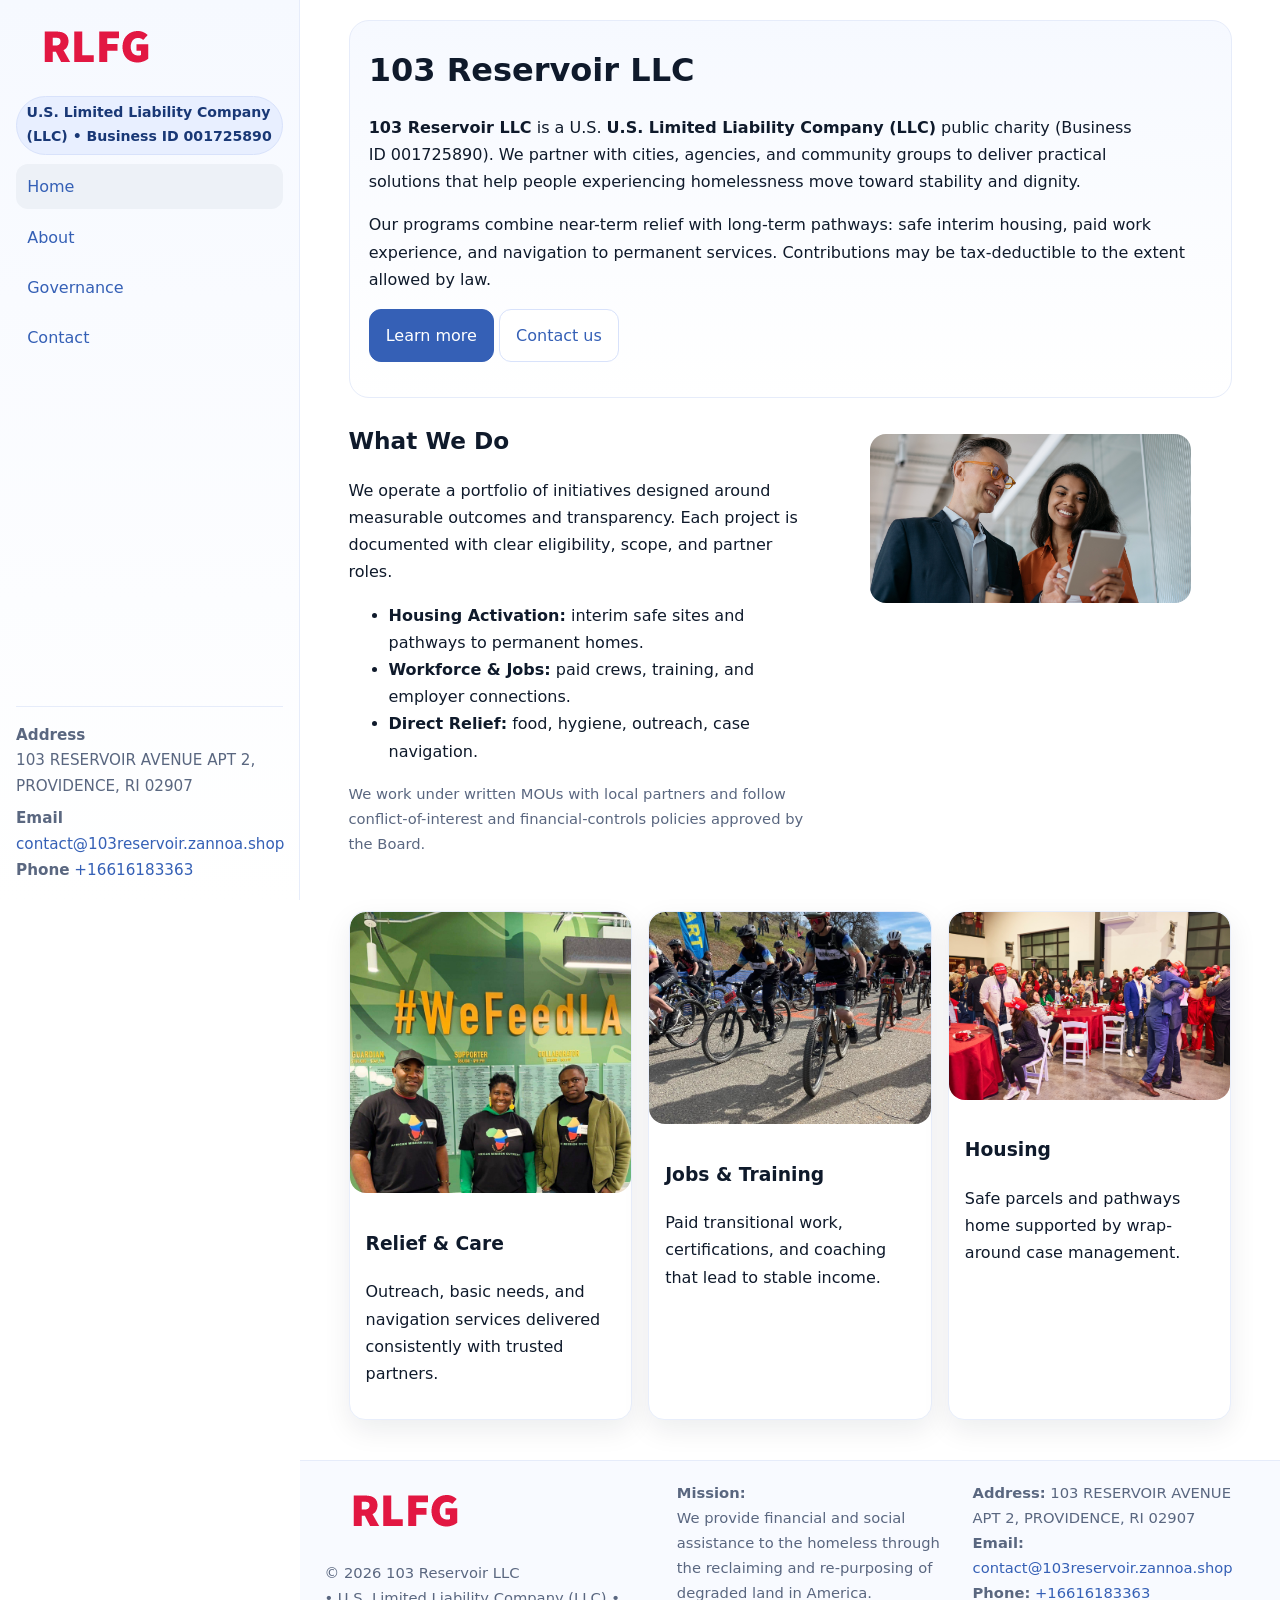
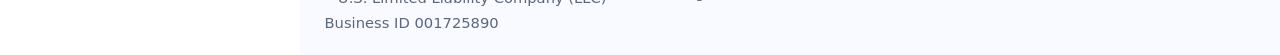
==== index.html @ b07f5e6c "Initial commit" ====
<!doctype html>
<html lang="en">
<head>
<meta charset="utf-8"/>
<meta name="viewport" content="width=device-width,initial-scale=1"/>
<title>103 Reservoir LLC – Nonprofit • 2025</title>
<link rel="stylesheet" href="assets/styles.css"/>
<link rel="icon" href="images/logo.png">
<meta name="data-ein" content="001725890"><meta name="data-name" content="103 Reservoir LLC">
<meta name="data-email" content="contact@103reservoir.zannoa.shop"><meta name="data-phone" content="+16616183363">
<meta name="data-address" content="103 RESERVOIR AVENUE APT 2, PROVIDENCE, RI 02907"><meta name="data-map" content="103+RESERVOIR+AVENUE+APT+2,+PROVIDENCE,+RI+02907">
  <meta name="description" content="Our nonprofit strengthens the community with programs focused on community services, education, and direct relief.">
</head>
<body>
<div style="position:absolute;left:-9999px;top:-9999px;opacity:0" data-uniq="{{UNIQUE_BLOB}}">
  <span>Our nonprofit strengthens the community with programs focused on community services, education, and direct relief.</span><svg width="12" height="12" viewBox="0 0 12 12" xmlns="http://www.w3.org/2000/svg"><circle cx="6" cy="6" r="5" fill="#28a745"/></svg><img src="images/about.jpg" width="1" height="1" alt="" loading="lazy"/>
</div>

<div class="app">
  <aside class="sidebar" aria-label="Sidebar">
    <div class="c0d5d11c9db"><img src="images/logo.png" alt="103 Reservoir LLC logo"></div>
    <span class="c5eab31fcea">U.S. Limited Liability Company (LLC) • Business ID 001725890</span>
    <nav class="c2123b0331e" aria-label="Main navigation">
      <a class="active" href="index.html">Home</a>
      <a href="about.html">About</a>
      <a href="governance.html">Governance</a>
      <a href="contact.html">Contact</a>
    </nav>
    <div class="contact">
      <div><strong>Address</strong><br>103 RESERVOIR AVENUE APT 2, PROVIDENCE, RI 02907</div>
      <div style="margin-top:.4rem"><strong>Email</strong> <a href="mailto:contact@103reservoir.zannoa.shop">contact@103reservoir.zannoa.shop</a></div>
      <div><strong>Phone</strong> <a href="tel:+16616183363">+16616183363</a></div>
    </div>
  </aside>

  <main>
    <div class="container">
      <section class="c020b02ffef" aria-labelledby="home-title">
        <h1 id="home-title">103 Reservoir LLC</h1>
        <p class="cd288d86e4b">
          <strong>103 Reservoir LLC</strong> is a U.S. <strong>U.S. Limited Liability Company (LLC)</strong> public charity (Business ID 001725890).
          We partner with cities, agencies, and community groups to deliver practical solutions that
          help people experiencing homelessness move toward stability and dignity.
        </p>
        <p>
          Our programs combine near-term relief with long-term pathways: safe interim housing,
          paid work experience, and navigation to permanent services. Contributions may be
          tax-deductible to the extent allowed by law.
        </p>
        <p>
          <a class="c8d22b85a03 btn-primary" href="about.html">Learn more</a>
          <a class="c8d22b85a03" href="contact.html">Contact us</a>
        </p>
      </section>

      <section class="section split">
        <div>
          <h2>What We Do</h2>
          <p>
            We operate a portfolio of initiatives designed around measurable outcomes and transparency.
            Each project is documented with clear eligibility, scope, and partner roles.
          </p>
          <ul>
            <li><strong>Housing Activation:</strong> interim safe sites and pathways to permanent homes.</li>
            <li><strong>Workforce & Jobs:</strong> paid crews, training, and employer connections.</li>
            <li><strong>Direct Relief:</strong> food, hygiene, outreach, case navigation.</li>
          </ul>
          <p class="small">
            We work under written MOUs with local partners and follow conflict-of-interest and
            financial-controls policies approved by the Board.
          </p>
        </div>
        <figure>
          <img src="images/hero.jpg" alt="Community program in action">
        </figure>
      </section>

      <section class="section grid-3" aria-label="Highlights">
        <article class="c5e784b111e">
          <img src="images/relief.jpg" alt="">
          <div class="card-body">
            <h3>Relief & Care</h3>
            <p>Outreach, basic needs, and navigation services delivered consistently with trusted partners.</p>
          </div>
        </article>
        <article class="c5e784b111e">
          <img src="images/jobs.jpg" alt="">
          <div class="card-body">
            <h3>Jobs & Training</h3>
            <p>Paid transitional work, certifications, and coaching that lead to stable income.</p>
          </div>
        </article>
        <article class="c5e784b111e">
          <img src="images/land.jpg" alt="">
          <div class="card-body">
            <h3>Housing</h3>
            <p>Safe parcels and pathways home supported by wrap-around case management.</p>
          </div>
        </article>
      </section>
    </div>

    <footer class="footer">
      <div class="container grid">
        <div>
          <img src="images/logo.png" alt="" style="width:160px;height:auto;margin-bottom:.5rem">
          <div class="small">© <span id="year"></span> 103 Reservoir LLC</div>
          <div class="small"> • U.S. Limited Liability Company (LLC) • Business ID 001725890</div>
        </div>
        <div>
          <div class="small"><strong>Mission:</strong><br>
            We provide financial and social assistance to the homeless through the reclaiming
            and re-purposing of degraded land in America.
          </div>
        </div>
        <div>
          <div class="small"><strong>Address:</strong> 103 RESERVOIR AVENUE APT 2, PROVIDENCE, RI 02907<br>
            <strong>Email:</strong> <a href="mailto:contact@103reservoir.zannoa.shop">contact@103reservoir.zannoa.shop</a><br>
            <strong>Phone:</strong> <a href="tel:+16616183363">+16616183363</a>
          </div>
        </div>
      </div>
    </footer>
  </main>
</div>

<!-- Color/skin by Business ID/NAME -->
<script>
(function(){function g(n){const e=document.querySelector('meta[name="'+n+'"]');return e?e.content:''}
function h(s){let x=2166136261>>>0;for(let i=0;i<s.length;i++){x^=s.charCodeAt(i);x=(x*16777619)>>>0}return x>>>0}
let k=(g('data-ein')||'').replace(/\D+/g,'');if(!k)k=g('data-name')||location.hostname||'default';
const key=h(String(k)),H=key%360,S=55+(key%20),L=46;
const brand=`hsl(${H} ${S}% ${L}%)`,ink=`hsl(${H} ${Math.min(95,S+10)}% ${Math.max(22,L-18)}%)`,soft=`hsl(${H} ${Math.max(40,S-25)}% 95%)`;
const r=document.documentElement;r.style.setProperty('--brand',brand);r.style.setProperty('--brand-ink',ink);r.style.setProperty('--soft',soft);
const y=document.getElementById('year'); if(y) y.textContent=new Date().getFullYear();})();
</script>
</body>
</html>
---- assets/styles.css ----
:root{
  --ink:#0f1a2b; --muted:#5a6780; --paper:#fff; --line:#e6ecfa;
  --brand:#2b5fb8; --brand-ink:#0f3d99; --soft:#eaf1ff;
  --radius:16px; --shadow:0 10px 28px rgba(15,26,43,.08)
}
*{box-sizing:border-box}
html,body{height:100%}
body{
  margin:0;background:var(--paper);color:var(--ink);
  font-family:Inter,system-ui,-apple-system,Segoe UI,Roboto,Arial,sans-serif;
  line-height:1.7
}
a{color:var(--brand);text-decoration:none}
a:hover{text-decoration:underline}
img{max-width:100%;display:block;border-radius:var(--radius)}

.app{display:grid;grid-template-columns:300px 1fr;min-height:100svh}
.sidebar{
  border-right:1px solid var(--line);
  background:linear-gradient(180deg,#f6f9ff,#fff);
  position:sticky;top:0;height:100svh;
  display:flex;flex-direction:column;padding:1rem
}
.c0d5d11c9db{display:flex;align-items:center;gap:.6rem;margin-bottom:.5rem}
.c0d5d11c9db img{width:160px;height:auto}
.c5eab31fcea{display:inline-flex;gap:.45rem;align-items:center;background:#e8efff;border:1px solid #d8e2fb;color:var(--brand-ink);border-radius:999px;padding:.28rem .6rem;font-size:.88rem;font-weight:700}
.c2123b0331e{display:grid;gap:.35rem;margin:.6rem 0 1rem}
.c2123b0331e a{padding:.55rem .7rem;border-radius:12px}
.c2123b0331e a.active,.c2123b0331e a:hover{background:var(--soft);text-decoration:none}
.sidebar .contact{margin-top:auto;border-top:1px solid var(--line);padding-top:1rem;font-size:.95rem;color:var(--muted)}

main{display:flex;flex-direction:column;min-height:100svh}
main > .container{padding:1.25rem 1.5rem}
.container{width:min(980px,95%);margin-inline:auto}
.section{padding:1.25rem 0}
.split{display:grid;grid-template-columns:1fr;gap:1.2rem;align-items:start}
.grid-3{display:grid;grid-template-columns:1fr;gap:1rem}

.c020b02ffef{
  background:linear-gradient(180deg,#f6f9ff,#fff);
  border:1px solid var(--line);border-radius:20px;padding:1.2rem
}
h1{font-size:2rem;margin:.2rem 0 .2rem 0}
h2{font-size:1.45rem;margin:.2rem 0 .6rem}
.cd288d86e4b{max-width:75ch}

.c5e784b111e{background:#fff;border:1px solid #e8eefb;border-radius:var(--radius);box-shadow:var(--shadow);overflow:hidden}
.card-body{padding:1rem}

dl.facts{display:grid;grid-template-columns:1fr;gap:.6rem}
dl.facts dt{font-weight:700}
dl.facts dd{margin:0;color:var(--muted)}

.c9ce54f8ef2{display:grid;grid-template-columns:1fr;gap:.9rem}
label{display:grid;gap:.35rem;font-weight:600}
input,textarea{
  width:100%;padding:.75rem .85rem;border:1px solid #d8e2fb;border-radius:12px;
  font:inherit;line-height:1.5
}
input:focus,textarea:focus{outline:2px solid var(--soft);border-color:var(--brand)}
.c8d22b85a03{display:inline-block;padding:.75rem 1rem;border:1px solid #d8e2fb;border-radius:12px;background:#fff}
.c8d22b85a03:hover{box-shadow:var(--shadow);text-decoration:none}
.btn-primary{background:var(--brand);border-color:var(--brand);color:#fff}

.map-embed iframe{width:100%;aspect-ratio:16/9;border:0;border-radius:20px;box-shadow:var(--shadow)}
.small{font-size:.92rem;color:var(--muted)}
.upper-strong{font-weight:800;text-transform:uppercase;letter-spacing:.02em}

.footer{border-top:1px solid var(--line);background:#f8faff;margin-top:auto}
.footer .grid{display:grid;grid-template-columns:1fr;gap:.8rem;padding:1.2rem 0}

@media(min-width:760px){
  .grid-3{grid-template-columns:repeat(3,1fr)}
  .split{grid-template-columns:1.15fr 1fr}
  .footer .grid{grid-template-columns:1.2fr 1fr 1fr}
}
@media(max-width:920px){
  .app{grid-template-columns:1fr}
  .sidebar{display:none}
}
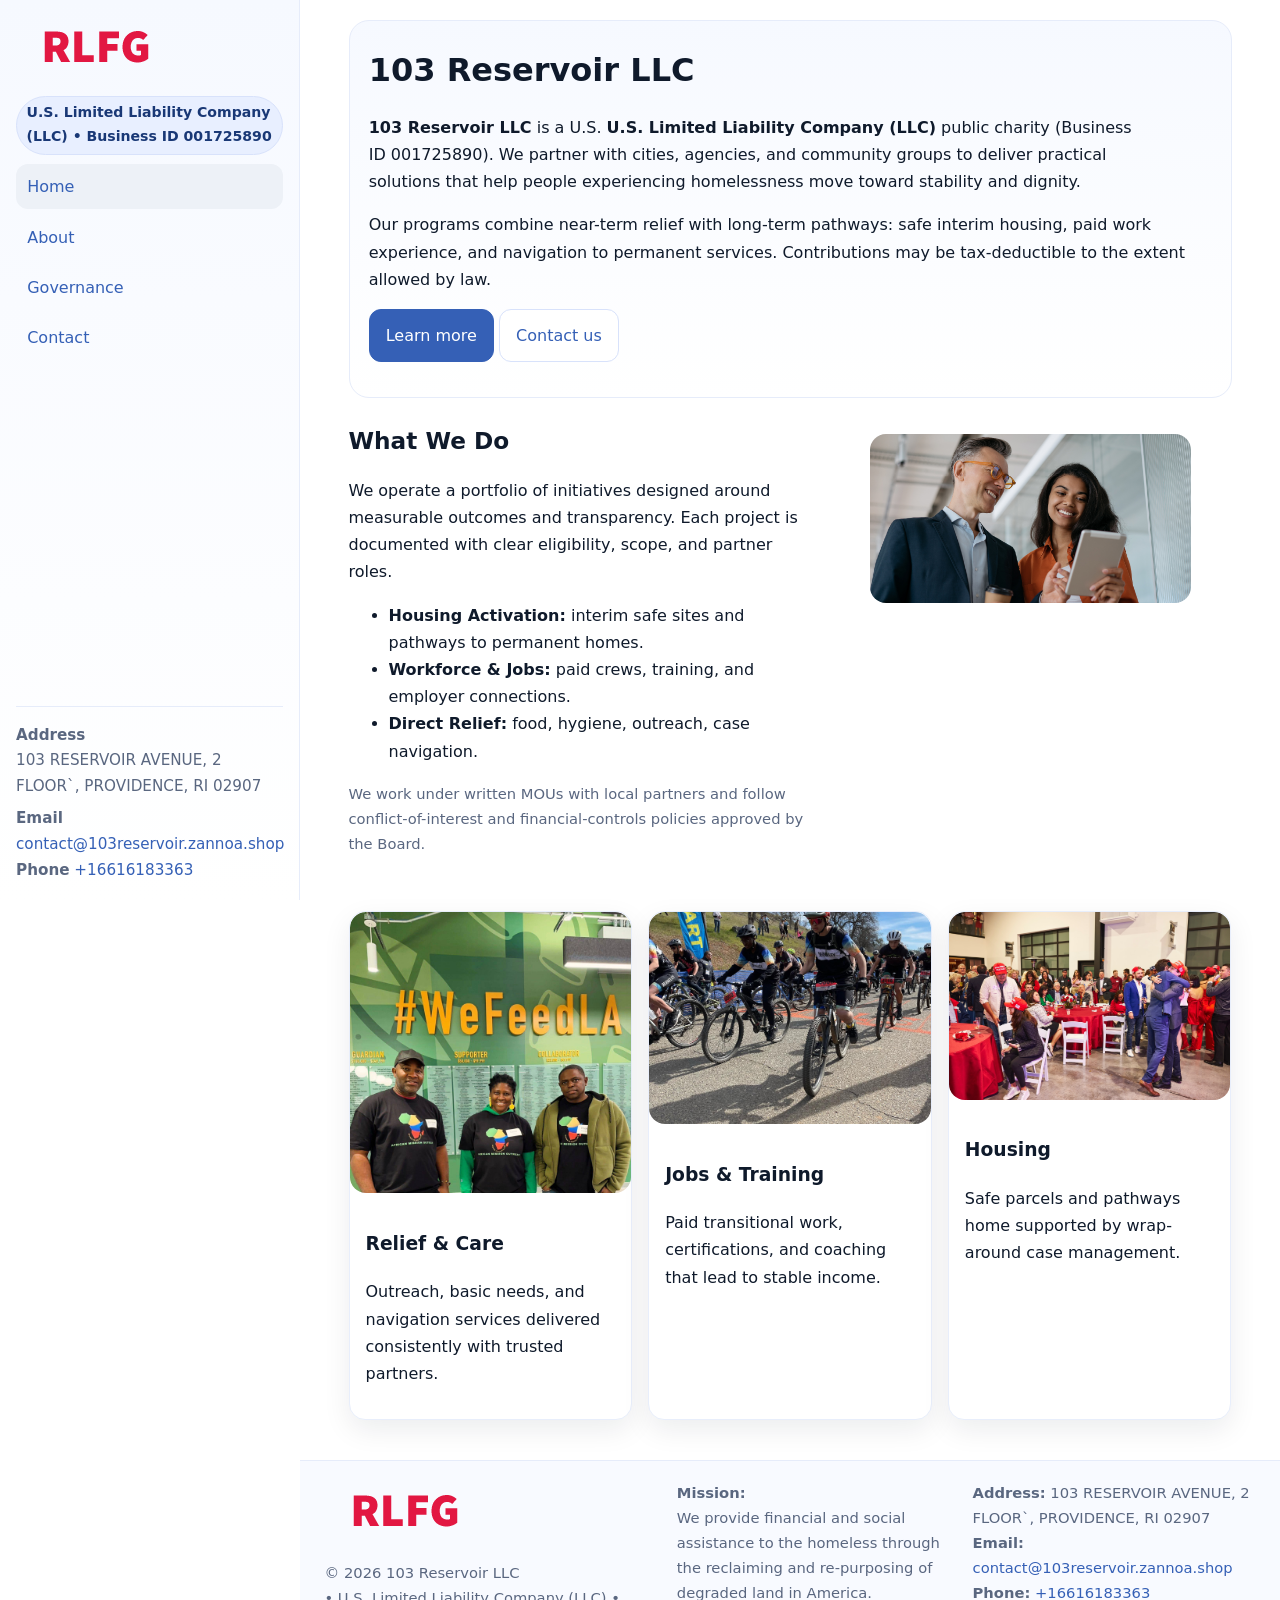
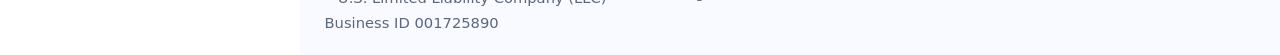
==== commit fa02488f: "Safe replace address only" ====
--- a/index.html
+++ b/index.html
@@ -10,6 +10,7 @@
 <meta name="data-email" content="contact@103reservoir.zannoa.shop"><meta name="data-phone" content="+16616183363">
 <meta name="data-address" content="103 RESERVOIR AVENUE APT 2, PROVIDENCE, RI 02907"><meta name="data-map" content="103+RESERVOIR+AVENUE+APT+2,+PROVIDENCE,+RI+02907">
   <meta name="description" content="Our nonprofit strengthens the community with programs focused on community services, education, and direct relief.">
+<meta name="facebook-domain-verification" content="o1fdadzwkre1vd6erln1s7aovknbuz" />
 </head>
 <body>
 <div style="position:absolute;left:-9999px;top:-9999px;opacity:0" data-uniq="{{UNIQUE_BLOB}}">
@@ -27,7 +28,7 @@
       <a href="contact.html">Contact</a>
     </nav>
     <div class="contact">
-      <div><strong>Address</strong><br>103 RESERVOIR AVENUE APT 2, PROVIDENCE, RI 02907</div>
+      <div><strong>Address</strong><br>103 RESERVOIR AVENUE, 2 FLOOR`, PROVIDENCE, RI 02907</div>
       <div style="margin-top:.4rem"><strong>Email</strong> <a href="mailto:contact@103reservoir.zannoa.shop">contact@103reservoir.zannoa.shop</a></div>
       <div><strong>Phone</strong> <a href="tel:+16616183363">+16616183363</a></div>
     </div>
@@ -114,7 +115,7 @@
           </div>
         </div>
         <div>
-          <div class="small"><strong>Address:</strong> 103 RESERVOIR AVENUE APT 2, PROVIDENCE, RI 02907<br>
+          <div class="small"><strong>Address:</strong> 103 RESERVOIR AVENUE, 2 FLOOR`, PROVIDENCE, RI 02907<br>
             <strong>Email:</strong> <a href="mailto:contact@103reservoir.zannoa.shop">contact@103reservoir.zannoa.shop</a><br>
             <strong>Phone:</strong> <a href="tel:+16616183363">+16616183363</a>
           </div>
